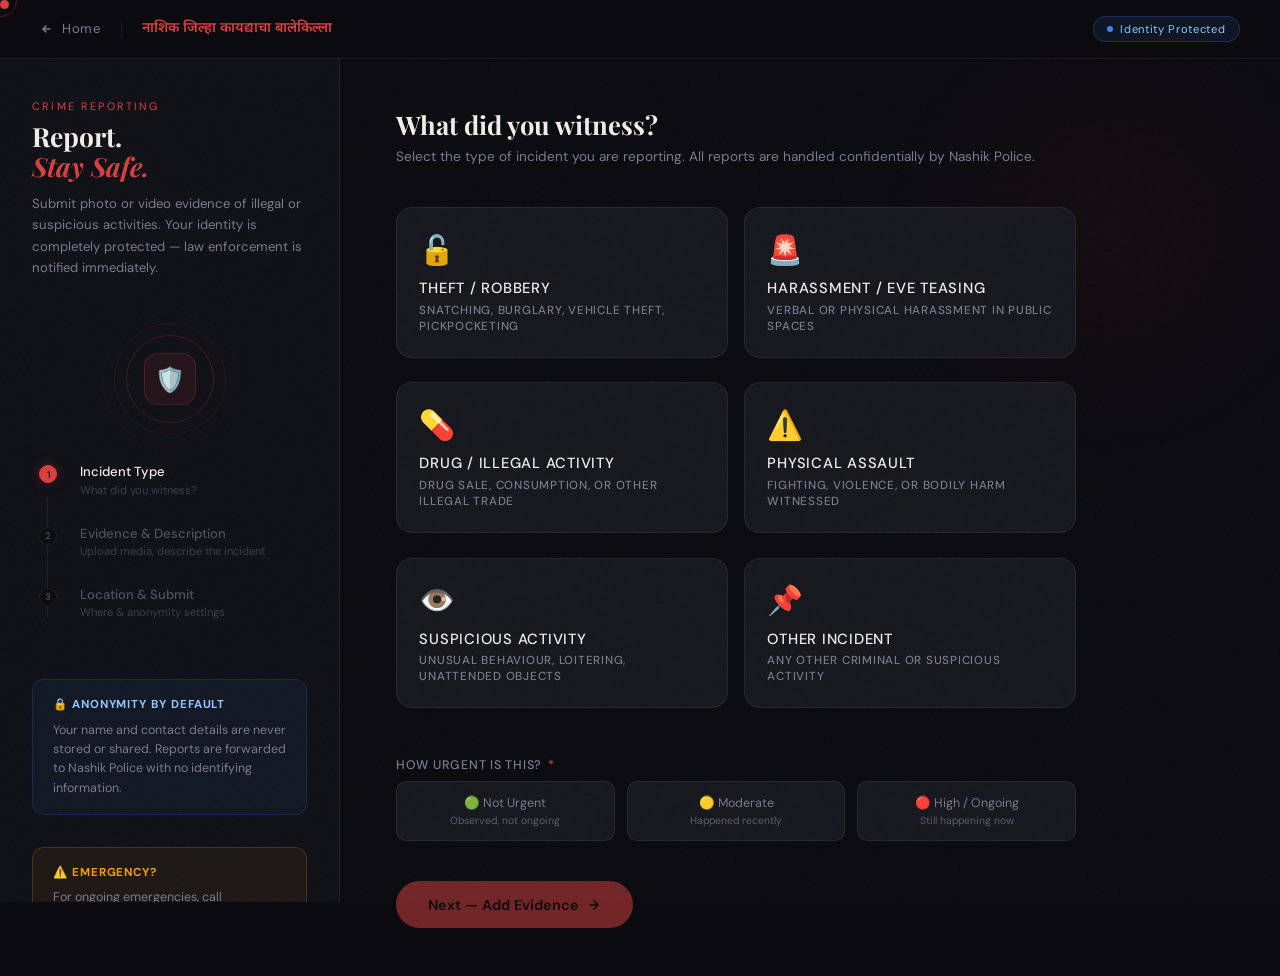
==== frontend/crime/index.html @ c1129d77 "🏙️ Initial commit — Smart City Nashik Management Portal - Homepage with 4 module cards - Citizen Gri" ====
<!DOCTYPE html>
<html lang="en">
<head>
  <meta charset="UTF-8"/>
  <meta name="viewport" content="width=device-width, initial-scale=1.0"/>
  <title>Crime Reporting · नाशिक जिल्हा कायद्याचा बालेकिल्ला</title>
  <link rel="preconnect" href="https://fonts.googleapis.com">
  <link href="https://fonts.googleapis.com/css2?family=Playfair+Display:ital,wght@0,700;0,900;1,700&family=DM+Sans:wght@300;400;500&family=Noto+Sans+Devanagari:wght@400;600;700&display=swap" rel="stylesheet">
  <style>
    :root {
      --red:        #B33030;
      --red-lt:     #D94040;
      --red-dk:     #8A2020;
      --red-glow:   rgba(179,48,48,0.18);
      --amber:      #D4820A;
      --night:      #0C0C10;
      --ink:        #111118;
      --surface:    #18181F;
      --surface2:   #202030;
      --border:     rgba(255,255,255,0.07);
      --border-act: rgba(179,48,48,0.45);
      --muted:      #7A7A90;
      --muted2:     #50505F;
      --white:      #F0EDE8;

      --success:    #22C55E;
      --warn:       #F59E0B;
      --danger:     #EF4444;
      --shield:     #3B82F6;
    }

    *, *::before, *::after { box-sizing: border-box; margin: 0; padding: 0; }
    html { scroll-behavior: smooth; }

    body {
      font-family: 'DM Sans', sans-serif;
      background: var(--night);
      color: var(--white);
      min-height: 100vh;
      overflow-x: hidden;
      cursor: none;
    }

    /* Cursor */
    .cursor      { width: 9px; height: 9px; background: var(--red-lt); border-radius: 50%; position: fixed; top:0;left:0; pointer-events:none; z-index:9999; }
    .cursor-ring { width: 34px; height: 34px; border: 1.5px solid rgba(179,48,48,.45); border-radius: 50%; position: fixed; top:0;left:0; pointer-events:none; z-index:9998; transition: width .2s, height .2s, border-color .2s; }

    /* Noise overlay */
    body::before {
      content:''; position:fixed; inset:0;
      background-image: url("data:image/svg+xml,%3Csvg viewBox='0 0 256 256' xmlns='http://www.w3.org/2000/svg'%3E%3Cfilter id='n'%3E%3CfeTurbulence type='fractalNoise' baseFrequency='0.9' numOctaves='4' stitchTiles='stitch'/%3E%3C/filter%3E%3Crect width='100%25' height='100%25' filter='url(%23n)' opacity='0.04'/%3E%3C/svg%3E");
      pointer-events:none; z-index:1; opacity:.4;
    }

    /* ── NAV ── */
    .nav {
      position: sticky; top: 0; z-index: 100;
      padding: 1rem 2.5rem;
      background: rgba(12,12,16,.95);
      backdrop-filter: blur(14px);
      border-bottom: 1px solid var(--border);
      display: flex; align-items: center; gap: 1.25rem;
    }
    .nav-back {
      display: flex; align-items: center; gap: 0.5rem;
      text-decoration: none; color: var(--muted);
      font-size: 0.82rem; letter-spacing: 0.05em;
      transition: color .2s;
    }
    .nav-back:hover { color: var(--white); }
    .nav-divider { width: 1px; height: 18px; background: var(--border); }
    .nav-title {
      font-family: 'Noto Sans Devanagari', sans-serif;
      font-size: 0.88rem; color: var(--red-lt); font-weight: 600;
    }
    .anon-badge {
      margin-left: auto;
      display: flex; align-items: center; gap: 0.45rem;
      background: rgba(59,130,246,.1);
      border: 1px solid rgba(59,130,246,.25);
      border-radius: 2rem;
      padding: 0.3rem 0.85rem;
      font-size: 0.7rem;
      letter-spacing: 0.06em;
      color: #93C5FD;
    }
    .anon-dot {
      width: 6px; height: 6px;
      border-radius: 50%;
      background: var(--shield);
      animation: pulse-dot 2s infinite;
    }
    @keyframes pulse-dot {
      0%,100% { opacity: 1; transform: scale(1); }
      50% { opacity: .5; transform: scale(1.4); }
    }

    /* ── LAYOUT ── */
    .page {
      display: grid;
      grid-template-columns: 340px 1fr;
      min-height: calc(100vh - 57px);
    }

    /* ── SIDEBAR ── */
    .sidebar {
      background: var(--ink);
      border-right: 1px solid var(--border);
      padding: 2.5rem 2rem;
      position: sticky; top: 57px;
      height: calc(100vh - 57px);
      overflow-y: auto;
      display: flex; flex-direction: column; gap: 2rem;
    }

    .sidebar-eyebrow {
      font-size: 0.68rem; letter-spacing: 0.2em;
      text-transform: uppercase; color: var(--red-lt);
      margin-bottom: 0.5rem;
    }
    .sidebar-title {
      font-family: 'Playfair Display', serif;
      font-size: 1.65rem; font-weight: 700; line-height: 1.15;
    }
    .sidebar-title em { font-style: italic; color: var(--red-lt); }
    .sidebar-desc {
      font-size: 0.82rem; color: var(--muted);
      line-height: 1.65; margin-top: 0.7rem;
    }

    /* Shield graphic */
    .shield-graphic {
      display: flex; align-items: center; justify-content: center;
      padding: 1.5rem 0 0.5rem;
    }
    .shield-outer {
      width: 88px; height: 88px;
      position: relative;
      display: flex; align-items: center; justify-content: center;
    }
    .shield-ring {
      position: absolute; inset: 0;
      border-radius: 50%;
      border: 1px solid rgba(179,48,48,.3);
      animation: ringPulse 3s ease-in-out infinite;
    }
    .shield-ring:nth-child(2) {
      inset: -12px;
      border-color: rgba(179,48,48,.12);
      animation-delay: .8s;
    }
    .shield-ring:nth-child(3) {
      inset: -24px;
      border-color: rgba(179,48,48,.06);
      animation-delay: 1.6s;
    }
    @keyframes ringPulse {
      0%,100% { opacity: .4; transform: scale(1); }
      50% { opacity: 1; transform: scale(1.04); }
    }
    .shield-icon {
      width: 52px; height: 52px;
      background: rgba(179,48,48,.12);
      border: 1.5px solid rgba(179,48,48,.3);
      border-radius: 14px;
      display: grid; place-items: center;
      font-size: 1.5rem;
      position: relative; z-index: 1;
    }

    /* Steps indicator */
    .steps-indicator { display: flex; flex-direction: column; }
    .step-item {
      display: flex; align-items: flex-start;
      gap: 1rem; position: relative;
    }
    .step-item:not(:last-child)::after {
      content: ''; position: absolute;
      left: 15px; top: 34px;
      width: 1px; height: calc(100% - 2px);
      background: var(--border);
    }
    .step-dot-wrap { flex-shrink: 0; width: 32px; display: flex; justify-content: center; padding-top: 2px; }
    .step-dot {
      width: 18px; height: 18px; border-radius: 50%;
      border: 1.5px solid var(--border);
      background: var(--night);
      display: grid; place-items: center;
      font-size: 0.6rem; font-weight: 500;
      color: var(--muted2);
      transition: all .3s; position: relative; z-index:1;
    }
    .step-item.active .step-dot {
      border-color: var(--red-lt); background: var(--red-lt);
      color: var(--night); box-shadow: 0 0 12px rgba(179,48,48,.4);
    }
    .step-item.done .step-dot { border-color: var(--red-dk); background: var(--red-dk); color: var(--white); }
    .step-text { padding: 0 0 1.75rem; }
    .step-label { font-size: 0.82rem; font-weight: 500; color: var(--muted2); transition: color .3s; }
    .step-item.active .step-label { color: var(--white); }
    .step-item.done .step-label { color: var(--red-dk); }
    .step-sublabel { font-size: 0.7rem; color: var(--muted2); margin-top: 0.15rem; opacity:.7; }

    /* Info boxes */
    .info-box {
      background: rgba(59,130,246,.06);
      border: 1px solid rgba(59,130,246,.18);
      border-radius: 12px;
      padding: 1rem 1.25rem;
      font-size: 0.78rem; color: var(--muted); line-height: 1.55;
    }
    .info-box.warn-box {
      background: rgba(245,158,11,.06);
      border-color: rgba(245,158,11,.2);
    }
    .info-box strong {
      display: block; color: #93C5FD;
      font-size: 0.72rem; letter-spacing: 0.08em;
      text-transform: uppercase; margin-bottom: 0.4rem;
    }
    .info-box.warn-box strong { color: var(--warn); }

    /* ── MAIN ── */
    .main { padding: 3rem 3.5rem; position: relative; }
    .main::before {
      content:''; position:absolute;
      top:-80px; right:-80px;
      width:500px; height:500px;
      background: radial-gradient(circle, rgba(179,48,48,.05) 0%, transparent 65%);
      pointer-events:none;
    }

    /* ── STEP PANELS ── */
    .step-panel { display: none; max-width: 680px; }
    .step-panel.active {
      display: block;
      animation: panelIn .35s ease forwards;
    }
    @keyframes panelIn {
      from { opacity:0; transform:translateY(16px); }
      to   { opacity:1; transform:translateY(0); }
    }

    .panel-title {
      font-family: 'Playfair Display', serif;
      font-size: 1.6rem; font-weight: 700; color: var(--white);
      margin-bottom: 0.4rem;
    }
    .panel-sub { font-size: 0.85rem; color: var(--muted); margin-bottom: 2.5rem; line-height: 1.5; }

    /* ── Incident Type Cards ── */
    .type-grid {
      display: grid; grid-template-columns: repeat(2, 1fr);
      gap: 1rem; margin-bottom: 2.5rem;
    }
    .type-card {
      background: var(--surface);
      border: 1.5px solid var(--border);
      border-radius: 16px; padding: 1.4rem;
      cursor: none; transition: all .25s;
      position: relative; overflow: hidden;
    }
    .type-card:hover { border-color: rgba(179,48,48,.35); background: var(--surface2); transform: translateY(-2px); }
    .type-card.selected {
      border-color: var(--red-lt);
      background: rgba(179,48,48,.08);
      box-shadow: 0 0 0 1px var(--red-lt), inset 0 0 30px rgba(179,48,48,.04);
    }
    .type-card.selected::after {
      content:'✓';
      position:absolute; top:.75rem; right:.9rem;
      width:20px; height:20px;
      background: var(--red-lt); color: var(--night);
      border-radius:50%; font-size:.6rem; font-weight:700;
      display:grid; place-items:center;
    }
    .type-card input[type="radio"] { display: none; }
    .type-icon { font-size: 1.8rem; margin-bottom: 0.6rem; display: block; }
    .type-name { font-size: 0.92rem; font-weight: 500; color: var(--white); margin-bottom: 0.2rem; }
    .type-desc { font-size: 0.73rem; color: var(--muted); line-height: 1.4; }

    /* Urgency toggle */
    .urgency-row { display: flex; gap: 0.75rem; margin-bottom: 2.5rem; }
    .urgency-btn {
      flex: 1; background: var(--surface);
      border: 1.5px solid var(--border);
      border-radius: 10px; padding: 0.8rem 0.5rem;
      text-align: center; cursor: none;
      font-size: 0.78rem; color: var(--muted);
      transition: all .2s; font-family: 'DM Sans', sans-serif;
    }
    .urgency-btn:hover { border-color: rgba(255,255,255,.15); color: var(--white); }
    .urgency-btn.sel-low    { border-color: var(--success); color: var(--success); background: rgba(34,197,94,.07); }
    .urgency-btn.sel-medium { border-color: var(--warn);    color: var(--warn);    background: rgba(245,158,11,.07); }
    .urgency-btn.sel-high   { border-color: var(--danger);  color: var(--danger);  background: rgba(239,68,68,.1); }
    .urgency-btn small { display: block; font-size: 0.65rem; margin-top: 0.2rem; opacity: .7; }

    /* ── Form fields ── */
    .field-group { margin-bottom: 1.5rem; }
    label {
      display: block; font-size: 0.78rem;
      letter-spacing: 0.06em; text-transform: uppercase;
      color: var(--muted); margin-bottom: 0.55rem; font-weight: 500;
    }
    label .req { color: var(--red-lt); margin-left: 2px; }
    label .opt { color: var(--muted2); text-transform: none; letter-spacing: 0; font-size: .7rem; }

    input[type="text"], input[type="datetime-local"], textarea, select {
      width: 100%;
      background: var(--surface); border: 1.5px solid var(--border);
      border-radius: 10px; padding: 0.85rem 1rem;
      color: var(--white); font-family: 'DM Sans', sans-serif;
      font-size: 0.9rem; outline: none;
      transition: border-color .2s, box-shadow .2s, background .2s;
      appearance: none;
    }
    input::placeholder, textarea::placeholder { color: var(--muted2); }
    input:focus, textarea:focus, select:focus {
      border-color: var(--red-lt);
      background: var(--surface2);
      box-shadow: 0 0 0 3px rgba(179,48,48,.12);
    }
    textarea { resize: vertical; min-height: 120px; line-height: 1.6; }
    .field-row { display: grid; grid-template-columns: 1fr 1fr; gap: 1rem; }

    /* Char counter */
    .char-count { font-size: .7rem; color: var(--muted2); text-align: right; margin-top: .3rem; }
    .char-count.warn { color: var(--warn); }

    /* Select arrow */
    select {
      background-image: url("data:image/svg+xml,%3Csvg width='12' height='8' viewBox='0 0 12 8' fill='none' xmlns='http://www.w3.org/2000/svg'%3E%3Cpath d='M1 1l5 5 5-5' stroke='%237A7A90' stroke-width='1.5' stroke-linecap='round'/%3E%3C/svg%3E");
      background-repeat: no-repeat; background-position: right 1rem center;
      padding-right: 2.5rem;
    }
    select option { background: #18181F; color: #F0EDE8; }

    /* ── Media Upload ── */
    .upload-tabs {
      display: flex; gap: 0; margin-bottom: 1rem;
      border: 1px solid var(--border); border-radius: 10px; overflow: hidden;
    }
    .upload-tab {
      flex: 1; padding: 0.65rem; text-align: center;
      font-size: 0.78rem; color: var(--muted); cursor: none;
      background: var(--surface); transition: all .2s;
      border: none; font-family: 'DM Sans', sans-serif;
    }
    .upload-tab.active { background: var(--surface2); color: var(--white); border-bottom: 2px solid var(--red-lt); }
    .upload-tab:first-child { border-right: 1px solid var(--border); }

    .upload-zone {
      border: 2px dashed var(--border); border-radius: 14px;
      padding: 2.5rem; text-align: center;
      transition: all .25s; cursor: none;
      position: relative; background: var(--surface);
    }
    .upload-zone:hover, .upload-zone.drag-over {
      border-color: var(--red-lt); background: rgba(179,48,48,.05);
    }
    .upload-zone input[type="file"] {
      position: absolute; inset: 0; opacity: 0;
      cursor: pointer; width: 100%; height: 100%;
    }
    .upload-icon { font-size: 2.2rem; margin-bottom: .75rem; }
    .upload-text { font-size: .88rem; color: var(--muted); line-height: 1.5; }
    .upload-text strong { color: #FCA5A5; }
    .upload-hint { font-size: .72rem; color: var(--muted2); margin-top: .4rem; }

    /* Media previews */
    .media-previews { display: flex; flex-wrap: wrap; gap: .75rem; margin-top: 1rem; }
    .preview-item {
      position: relative; width: 80px; height: 80px;
      border-radius: 10px; overflow: hidden;
      border: 1px solid var(--border);
    }
    .preview-item img, .preview-item video {
      width: 100%; height: 100%; object-fit: cover;
    }
    .preview-item .remove-btn {
      position: absolute; top: 3px; right: 3px;
      width: 18px; height: 18px;
      background: rgba(0,0,0,.75); border-radius: 50%;
      display: grid; place-items: center;
      font-size: .65rem; cursor: pointer; color: white;
      border: none; transition: background .2s;
    }
    .preview-item .remove-btn:hover { background: var(--danger); }
    .video-badge {
      position: absolute; bottom: 3px; left: 3px;
      background: rgba(0,0,0,.75); color: white;
      font-size: .5rem; padding: 1px 4px; border-radius: 3px;
    }

    /* ── Anonymity Toggle ── */
    .anon-toggle-wrap {
      background: rgba(59,130,246,.06);
      border: 1px solid rgba(59,130,246,.2);
      border-radius: 14px;
      padding: 1.25rem;
      display: flex; align-items: center; gap: 1rem;
      margin-bottom: 1.5rem;
    }
    .anon-toggle-icon { font-size: 1.4rem; flex-shrink: 0; }
    .anon-toggle-text { flex: 1; }
    .anon-toggle-label { font-size: .88rem; font-weight: 500; color: var(--white); margin-bottom: .15rem; }
    .anon-toggle-sub { font-size: .75rem; color: var(--muted); line-height: 1.4; }

    /* Toggle switch */
    .toggle-switch { position: relative; width: 44px; height: 24px; flex-shrink: 0; }
    .toggle-switch input { opacity: 0; width: 0; height: 0; }
    .toggle-slider {
      position: absolute; inset: 0;
      background: var(--surface2); border-radius: 12px;
      transition: .3s; cursor: none;
      border: 1px solid var(--border);
    }
    .toggle-slider::before {
      content:''; position: absolute;
      width: 18px; height: 18px; border-radius: 50%;
      background: var(--muted2); left: 2px; top: 2px;
      transition: .3s;
    }
    .toggle-switch input:checked + .toggle-slider { background: rgba(59,130,246,.25); border-color: rgba(59,130,246,.4); }
    .toggle-switch input:checked + .toggle-slider::before { transform: translateX(20px); background: var(--shield); }

    /* Contact (shown when not anon) */
    .contact-section { margin-bottom: 1.5rem; overflow: hidden; }
    .contact-section.hidden { display: none; }
    .contact-note {
      font-size: .75rem; color: var(--muted);
      background: rgba(245,158,11,.06);
      border: 1px solid rgba(245,158,11,.15);
      border-radius: 8px; padding: .65rem .9rem;
      margin-bottom: 1rem; line-height: 1.5;
    }

    /* ── Location ── */
    .location-box {
      background: var(--surface); border: 1.5px solid var(--border);
      border-radius: 12px; padding: 1.25rem;
      display: flex; align-items: center; gap: 1rem;
      transition: border-color .2s; margin-bottom: .75rem;
    }
    .location-box.captured { border-color: var(--red-lt); background: rgba(179,48,48,.05); }
    .loc-icon { font-size: 1.4rem; flex-shrink: 0; }
    .loc-info { flex: 1; }
    .loc-label { font-size: .72rem; color: var(--muted); text-transform: uppercase; letter-spacing: .08em; }
    .loc-value { font-size: .85rem; color: var(--white); margin-top: .2rem; }
    .loc-value.placeholder { color: var(--muted2); font-style: italic; }
    .btn-locate {
      background: rgba(179,48,48,.12); border: 1px solid rgba(179,48,48,.28);
      color: #FCA5A5; border-radius: 8px;
      padding: .55rem 1rem; font-size: .78rem;
      font-family: 'DM Sans', sans-serif;
      cursor: none; transition: all .2s; white-space: nowrap; font-weight: 500;
    }
    .btn-locate:hover { background: rgba(179,48,48,.22); border-color: var(--red-lt); }
    .btn-locate:disabled { opacity: .5; }

    /* ── Disclaimer ── */
    .disclaimer {
      background: rgba(179,48,48,.06);
      border: 1px solid rgba(179,48,48,.2);
      border-radius: 12px; padding: 1.1rem 1.25rem;
      margin-bottom: 1.5rem;
    }
    .disclaimer-title {
      font-size: .72rem; letter-spacing: .1em;
      text-transform: uppercase; color: #FCA5A5;
      margin-bottom: .5rem; font-weight: 600;
    }
    .disclaimer p {
      font-size: .78rem; color: var(--muted); line-height: 1.55;
    }

    /* Checkbox */
    .checkbox-row {
      display: flex; align-items: flex-start; gap: .75rem;
      margin-bottom: 1.5rem; cursor: none;
    }
    .checkbox-row input[type="checkbox"] {
      width: 18px; height: 18px; flex-shrink: 0;
      accent-color: var(--red-lt); margin-top: 1px;
      cursor: none;
    }
    .checkbox-row label {
      text-transform: none; letter-spacing: 0;
      font-size: .82rem; color: var(--muted);
      line-height: 1.5; cursor: none;
    }
    .checkbox-row label a { color: var(--red-lt); text-decoration: none; }

    /* ── Buttons ── */
    .btn-row { display: flex; gap: 1rem; align-items: center; margin-top: 2rem; }
    .btn-primary {
      display: inline-flex; align-items: center; gap: .5rem;
      background: var(--red-lt); color: var(--night);
      font-weight: 600; font-size: .9rem;
      padding: .9rem 2rem; border-radius: 3rem; border: none;
      cursor: none; font-family: 'DM Sans', sans-serif;
      transition: background .2s, transform .2s, box-shadow .2s;
    }
    .btn-primary:hover { background: #E04444; transform: translateY(-2px); box-shadow: 0 8px 28px rgba(179,48,48,.35); }
    .btn-primary:disabled { opacity: .5; pointer-events: none; }
    .btn-back {
      background: transparent; border: 1px solid var(--border);
      color: var(--muted); font-size: .88rem; padding: .9rem 1.5rem;
      border-radius: 3rem; cursor: none;
      font-family: 'DM Sans', sans-serif; transition: all .2s;
    }
    .btn-back:hover { border-color: rgba(255,255,255,.15); color: var(--white); }

    /* Loading */
    .spinner {
      width:16px; height:16px; border:2px solid rgba(12,12,16,.3);
      border-top-color: var(--night); border-radius:50%;
      animation:spin .7s linear infinite; display:none;
    }
    .btn-primary.loading .spinner { display:block; }
    .btn-primary.loading .btn-label { display:none; }
    @keyframes spin { to { transform: rotate(360deg); } }

    /* Error */
    .error-msg { font-size:.75rem; color: var(--danger); margin-top:.35rem; display:none; }
    .field-group.has-error input,
    .field-group.has-error textarea,
    .field-group.has-error select { border-color: var(--danger); }
    .field-group.has-error .error-msg { display:block; }

    /* ── SUCCESS ── */
    .success-screen { display: none; max-width: 520px; }
    .success-screen.show { display: block; animation: panelIn .4s ease forwards; }

    .success-shield {
      width: 80px; height: 80px;
      background: rgba(34,197,94,.1);
      border: 1.5px solid rgba(34,197,94,.3);
      border-radius: 50%;
      display: grid; place-items: center;
      font-size: 2rem; margin: 0 0 1.5rem;
    }
    .success-title {
      font-family: 'Playfair Display', serif;
      font-size: 1.9rem; color: var(--white); margin-bottom: .75rem;
    }
    .success-desc { font-size: .88rem; color: var(--muted); line-height: 1.65; margin-bottom: 1.5rem; }

    .ref-box {
      background: var(--surface); border: 1px solid var(--border);
      border-radius: 14px; padding: 1.25rem 1.5rem; margin-bottom: 1.5rem;
    }
    .ref-row { display: flex; align-items: center; justify-content: space-between; }
    .ref-label { font-size: .68rem; text-transform: uppercase; letter-spacing: .1em; color: var(--muted); margin-bottom: .3rem; }
    .ref-id { font-family: 'Playfair Display', serif; font-size: 1.4rem; color: #FCA5A5; font-weight: 700; }
    .copy-btn {
      background: var(--surface2); border: 1px solid var(--border);
      color: var(--muted); font-size: .72rem; padding: .4rem .9rem;
      border-radius: 2rem; cursor: none; font-family: 'DM Sans', sans-serif;
      transition: all .2s;
    }
    .copy-btn:hover { border-color: rgba(255,255,255,.15); color: var(--white); }

    .success-anon-note {
      display: flex; align-items: flex-start; gap: .75rem;
      background: rgba(59,130,246,.06);
      border: 1px solid rgba(59,130,246,.18);
      border-radius: 12px; padding: 1rem 1.25rem;
      font-size: .8rem; color: var(--muted); line-height: 1.5; margin-bottom: 1.5rem;
    }
    .success-anon-note span { flex-shrink: 0; font-size: 1.1rem; }

    .success-actions { display: flex; gap: 1rem; flex-wrap: wrap; }
    .btn-ghost {
      display: inline-flex; align-items: center; gap: .5rem;
      background: transparent; border: 1px solid var(--border);
      color: var(--white); font-size: .88rem; padding: .8rem 1.75rem;
      border-radius: 3rem; cursor: none; font-family: 'DM Sans', sans-serif;
      transition: all .2s; text-decoration: none;
    }
    .btn-ghost:hover { border-color: rgba(255,255,255,.18); background: rgba(255,255,255,.04); }

    /* ── Scrollbar ── */
    ::-webkit-scrollbar { width: 4px; }
    ::-webkit-scrollbar-track { background: var(--night); }
    ::-webkit-scrollbar-thumb { background: var(--red-dk); border-radius: 2px; }

    /* ── Mobile ── */
    @media (max-width: 900px) {
      .page { grid-template-columns: 1fr; }
      .sidebar { position: relative; top: 0; height: auto; border-right: none; border-bottom: 1px solid var(--border); }
      .main { padding: 2rem 1.5rem; }
      .type-grid { grid-template-columns: 1fr 1fr; }
    }
    @media (max-width: 540px) {
      .type-grid { grid-template-columns: 1fr; }
      .field-row { grid-template-columns: 1fr; }
      .urgency-row { flex-direction: column; }
      .steps-indicator { display: none; }
    }
  </style>
</head>
<script src="crime-api.js"></script>
<body>

  <div class="cursor" id="cursor"></div>
  <div class="cursor-ring" id="cursorRing"></div>

  <!-- Nav -->
  <nav class="nav">
    <a href="../index.html" class="nav-back">
      <svg width="14" height="14" viewBox="0 0 14 14" fill="none">
        <path d="M10 7H4M6 4L3 7l3 3" stroke="currentColor" stroke-width="1.5" stroke-linecap="round"/>
      </svg>
      Home
    </a>
    <div class="nav-divider"></div>
    <span class="nav-title">नाशिक जिल्हा कायद्याचा बालेकिल्ला</span>
    <div class="anon-badge">
      <div class="anon-dot"></div>
      Identity Protected
    </div>
  </nav>

  <div class="page">

    <!-- Sidebar -->
    <aside class="sidebar">

      <div>
        <p class="sidebar-eyebrow">Crime Reporting</p>
        <h1 class="sidebar-title">Report.<br><em>Stay Safe.</em></h1>
        <p class="sidebar-desc">Submit photo or video evidence of illegal or suspicious activities. Your identity is completely protected — law enforcement is notified immediately.</p>
      </div>

      <div class="shield-graphic">
        <div class="shield-outer">
          <div class="shield-ring"></div>
          <div class="shield-ring"></div>
          <div class="shield-ring"></div>
          <div class="shield-icon">🛡️</div>
        </div>
      </div>

      <!-- Steps -->
      <div class="steps-indicator">
        <div class="step-item active" id="si-1">
          <div class="step-dot-wrap"><div class="step-dot">1</div></div>
          <div class="step-text">
            <div class="step-label">Incident Type</div>
            <div class="step-sublabel">What did you witness?</div>
          </div>
        </div>
        <div class="step-item" id="si-2">
          <div class="step-dot-wrap"><div class="step-dot">2</div></div>
          <div class="step-text">
            <div class="step-label">Evidence & Description</div>
            <div class="step-sublabel">Upload media, describe the incident</div>
          </div>
        </div>
        <div class="step-item" id="si-3">
          <div class="step-dot-wrap"><div class="step-dot">3</div></div>
          <div class="step-text">
            <div class="step-label">Location & Submit</div>
            <div class="step-sublabel">Where & anonymity settings</div>
          </div>
        </div>
      </div>

      <div class="info-box">
        <strong>🔒 Anonymity by Default</strong>
        Your name and contact details are never stored or shared. Reports are forwarded to Nashik Police with no identifying information.
      </div>

      <div class="info-box warn-box">
        <strong>⚠️ Emergency?</strong>
        For ongoing emergencies, call <strong style="color:var(--warn);">100 (Police)</strong> or <strong style="color:var(--warn);">112</strong> immediately. This portal is for non-emergency evidence submission.
      </div>

    </aside>

    <!-- Main -->
    <main class="main" id="mainContent">

      <!-- ── STEP 1: Incident Type ── -->
      <div class="step-panel active" id="panel-1">
        <h2 class="panel-title">What did you witness?</h2>
        <p class="panel-sub">Select the type of incident you are reporting. All reports are handled confidentially by Nashik Police.</p>

        <div class="type-grid">
          <label class="type-card" onclick="selectType(this,'theft')">
            <input type="radio" name="incident_type" value="theft"/>
            <span class="type-icon">🔓</span>
            <div class="type-name">Theft / Robbery</div>
            <div class="type-desc">Snatching, burglary, vehicle theft, pickpocketing</div>
          </label>
          <label class="type-card" onclick="selectType(this,'harassment')">
            <input type="radio" name="incident_type" value="harassment"/>
            <span class="type-icon">🚨</span>
            <div class="type-name">Harassment / Eve Teasing</div>
            <div class="type-desc">Verbal or physical harassment in public spaces</div>
          </label>
          <label class="type-card" onclick="selectType(this,'drugs')">
            <input type="radio" name="incident_type" value="drugs"/>
            <span class="type-icon">💊</span>
            <div class="type-name">Drug / Illegal Activity</div>
            <div class="type-desc">Drug sale, consumption, or other illegal trade</div>
          </label>
          <label class="type-card" onclick="selectType(this,'assault')">
            <input type="radio" name="incident_type" value="assault"/>
            <span class="type-icon">⚠️</span>
            <div class="type-name">Physical Assault</div>
            <div class="type-desc">Fighting, violence, or bodily harm witnessed</div>
          </label>
          <label class="type-card" onclick="selectType(this,'suspicious')">
            <input type="radio" name="incident_type" value="suspicious"/>
            <span class="type-icon">👁️</span>
            <div class="type-name">Suspicious Activity</div>
            <div class="type-desc">Unusual behaviour, loitering, unattended objects</div>
          </label>
          <label class="type-card" onclick="selectType(this,'other')">
            <input type="radio" name="incident_type" value="other"/>
            <span class="type-icon">📌</span>
            <div class="type-name">Other Incident</div>
            <div class="type-desc">Any other criminal or suspicious activity</div>
          </label>
        </div>

        <!-- Urgency -->
        <div class="field-group">
          <label>How urgent is this? <span class="req">*</span></label>
          <div class="urgency-row">
            <button type="button" class="urgency-btn" onclick="setUrgency('low',this)">
              🟢 Not Urgent
              <small>Observed, not ongoing</small>
            </button>
            <button type="button" class="urgency-btn" onclick="setUrgency('medium',this)">
              🟡 Moderate
              <small>Happened recently</small>
            </button>
            <button type="button" class="urgency-btn" onclick="setUrgency('high',this)">
              🔴 High / Ongoing
              <small>Still happening now</small>
            </button>
          </div>
        </div>

        <div class="btn-row">
          <button class="btn-primary" id="btn-next-1" onclick="goToStep(2)" disabled>
            <span class="btn-label">Next — Add Evidence</span>
            <svg width="14" height="14" viewBox="0 0 14 14" fill="none">
              <path d="M3 7h8M7 3l4 4-4 4" stroke="currentColor" stroke-width="1.5" stroke-linecap="round"/>
            </svg>
          </button>
        </div>
      </div>

      <!-- ── STEP 2: Evidence & Description ── -->
      <div class="step-panel" id="panel-2">
        <h2 class="panel-title">Evidence & Description</h2>
        <p class="panel-sub">Upload photo or video evidence and describe what you witnessed. Every detail helps the investigation.</p>

        <!-- Media upload with tabs -->
        <div class="field-group">
          <label>Upload Evidence <span class="opt">(strongly recommended)</span></label>
          <div class="upload-tabs">
            <button type="button" class="upload-tab active" id="tab-photo" onclick="switchTab('photo')">📷 Photos</button>
            <button type="button" class="upload-tab" id="tab-video" onclick="switchTab('video')">🎥 Videos</button>
          </div>

          <div id="photo-zone">
            <div class="upload-zone" id="uploadZone">
              <input type="file" id="photoInput" accept="image/*" multiple onchange="handleFiles(event,'photo')"/>
              <div class="upload-icon">📷</div>
              <div class="upload-text"><strong>Tap to upload photos</strong> or drag & drop here</div>
              <div class="upload-hint">JPG, PNG, WEBP · Max 5MB each · Up to 5 photos</div>
            </div>
          </div>

          <div id="video-zone" style="display:none;">
            <div class="upload-zone" id="uploadZoneVideo">
              <input type="file" id="videoInput" accept="video/*" multiple onchange="handleFiles(event,'video')"/>
              <div class="upload-icon">🎥</div>
              <div class="upload-text"><strong>Tap to upload video</strong> or drag & drop here</div>
              <div class="upload-hint">MP4, MOV, AVI · Max 50MB · Up to 2 videos</div>
            </div>
          </div>

          <div class="media-previews" id="mediaPreviews"></div>
        </div>

        <div class="field-group" id="fg-title">
          <label>Incident Summary <span class="req">*</span></label>
          <input type="text" id="incident-title" placeholder="Brief one-line summary of what you saw" maxlength="120"/>
          <div class="error-msg">Please enter a brief summary.</div>
        </div>

        <div class="field-group" id="fg-desc">
          <label>Full Description <span class="req">*</span></label>
          <textarea id="incident-desc" placeholder="Describe the incident in detail — who was involved, what happened, how many people, vehicles, any identifiable features…" maxlength="800" oninput="updateCharCount(this,800,'desc-count')"></textarea>
          <div class="char-count" id="desc-count">0 / 800</div>
          <div class="error-msg">Please describe the incident.</div>
        </div>

        <div class="field-row">
          <div class="field-group">
            <label>Approx. Date &amp; Time <span class="opt">(of incident)</span></label>
            <input type="datetime-local" id="incident-time"/>
          </div>
          <div class="field-group">
            <label>Number of Suspects <span class="opt">(if applicable)</span></label>
            <select id="suspect-count">
              <option value="">Unknown</option>
              <option value="1">1 person</option>
              <option value="2">2 people</option>
              <option value="3-5">3–5 people</option>
              <option value="5+">5 or more</option>
            </select>
          </div>
        </div>

        <div class="field-group">
          <label>Suspect Description <span class="opt">(optional but helpful)</span></label>
          <input type="text" id="suspect-desc" placeholder="e.g. Male, ~25 yrs, blue shirt, riding black Pulsar bike"/>
        </div>

        <div class="btn-row">
          <button class="btn-back" onclick="goToStep(1)">← Back</button>
          <button class="btn-primary" onclick="validateStep2()">
            <span class="btn-label">Next — Location & Submit</span>
            <svg width="14" height="14" viewBox="0 0 14 14" fill="none">
              <path d="M3 7h8M7 3l4 4-4 4" stroke="currentColor" stroke-width="1.5" stroke-linecap="round"/>
            </svg>
          </button>
        </div>
      </div>

      <!-- ── STEP 3: Location, Anonymity, Submit ── -->
      <div class="step-panel" id="panel-3">
        <h2 class="panel-title">Where & How to Submit</h2>
        <p class="panel-sub">Add the incident location, choose your anonymity setting, and submit your report to Nashik Police.</p>

        <!-- Location -->
        <div class="field-group">
          <label>Incident Location <span class="req">*</span></label>
          <div class="location-box" id="locationBox">
            <span class="loc-icon">📍</span>
            <div class="loc-info">
              <div class="loc-label">GPS Coordinates</div>
              <div class="loc-value placeholder" id="locValue">Not captured yet</div>
            </div>
            <button class="btn-locate" id="btnLocate" onclick="captureLocation()">📡 Get Location</button>
          </div>
        </div>

        <div class="field-group" id="fg-address">
          <label>Address or Landmark <span class="req">*</span></label>
          <input type="text" id="inc-address" placeholder="e.g. Mahatma Gandhi Road, near Old CBS Nashik"/>
          <div class="error-msg">Please enter the location where this occurred.</div>
        </div>

        <div class="field-group">
          <label>Area / Ward</label>
          <select id="inc-ward">
            <option value="">Select area (optional)</option>
            <option>Nashik Road</option>
            <option>CBS / Mahatma Gandhi Road</option>
            <option>Panchavati</option>
            <option>Satpur</option>
            <option>Ambad</option>
            <option>Cidco</option>
            <option>Deolali</option>
            <option>Gangapur Road</option>
            <option>College Road</option>
            <option>Dwarka</option>
            <option>Indira Nagar</option>
            <option>Other</option>
          </select>
        </div>

        <div style="height:1px;background:var(--border);margin:1.5rem 0;"></div>

        <!-- Anonymity toggle -->
        <div class="anon-toggle-wrap">
          <span class="anon-toggle-icon">🔒</span>
          <div class="anon-toggle-text">
            <div class="anon-toggle-label">Submit Anonymously</div>
            <div class="anon-toggle-sub">When ON, no personal details are stored. Toggle OFF only if you want police to contact you for follow-up.</div>
          </div>
          <label class="toggle-switch">
            <input type="checkbox" id="anonToggle" checked onchange="toggleAnon()"/>
            <span class="toggle-slider"></span>
          </label>
        </div>

        <!-- Contact fields (hidden when anon = ON) -->
        <div class="contact-section hidden" id="contactSection">
          <div class="contact-note">⚠️ Your contact info will be shared only with the investigating officer and kept strictly confidential.</div>
          <div class="field-row">
            <div class="field-group">
              <label>Your Name <span class="opt">(optional)</span></label>
              <input type="text" id="rep-name" placeholder="Full name"/>
            </div>
            <div class="field-group" id="fg-phone">
              <label>Mobile Number <span class="req">*</span></label>
              <input type="text" id="rep-phone" placeholder="10-digit number" maxlength="10"/>
              <div class="error-msg">Enter a valid 10-digit mobile number.</div>
            </div>
          </div>
        </div>

        <!-- Disclaimer -->
        <div class="disclaimer">
          <div class="disclaimer-title">⚖️ Legal Disclaimer</div>
          <p>Submitting false or fabricated reports is a punishable offence under Indian law. This portal is intended solely for genuine, good-faith reporting of witnessed criminal or suspicious activities.</p>
        </div>

        <div class="checkbox-row">
          <input type="checkbox" id="agreeCheck" onchange="document.getElementById('btn-submit').disabled = !this.checked"/>
          <label for="agreeCheck">I confirm that the information submitted is accurate to the best of my knowledge, and I understand the legal implications of false reporting.</label>
        </div>

        <div class="btn-row">
          <button class="btn-back" onclick="goToStep(2)">← Back</button>
          <button class="btn-primary" id="btn-submit" onclick="submitReport()" disabled>
            <span class="btn-label">Submit to Nashik Police</span>
            <div class="spinner"></div>
          </button>
        </div>
      </div>

      <!-- ── SUCCESS ── -->
      <div class="success-screen" id="successScreen">
        <div class="success-shield">🛡️</div>
        <h2 class="success-title">Report Submitted</h2>
        <p class="success-desc">Your report has been securely forwarded to the Nashik District Police. The evidence will be reviewed by the assigned officer within 24 hours.</p>

        <div class="ref-box">
          <div class="ref-row">
            <div>
              <div class="ref-label">Report Reference ID</div>
              <div class="ref-id" id="refId">–</div>
            </div>
            <button class="copy-btn" onclick="copyRef()">📋 Copy</button>
          </div>
        </div>

        <div class="success-anon-note">
          <span>🔒</span>
          Your identity was <strong style="color:var(--white);">not stored</strong> in connection with this report. The reference ID is the only way to track it.
        </div>

        <div class="success-actions">
          <button class="btn-ghost" onclick="resetForm()">+ Report Another</button>
          <a href="../index.html" class="btn-ghost">← Back to Home</a>
        </div>
      </div>

    </main>
  </div>

  <script>
    // ── Cursor ──
    const cursor = document.getElementById('cursor');
    const ring   = document.getElementById('cursorRing');
    let mx=0,my=0,rx=0,ry=0;
    document.addEventListener('mousemove', e => {
      mx=e.clientX; my=e.clientY;
      cursor.style.transform = `translate(${mx-4}px,${my-4}px)`;
    });
    (function follow(){
      rx+=(mx-rx)*.12; ry+=(my-ry)*.12;
      ring.style.transform = `translate(${rx-17}px,${ry-17}px)`;
      requestAnimationFrame(follow);
    })();
    document.querySelectorAll('a,button,label,.type-card,.urgency-btn').forEach(el=>{
      el.addEventListener('mouseenter',()=>{ ring.style.width='48px';ring.style.height='48px';ring.style.borderColor='rgba(179,48,48,.8)'; });
      el.addEventListener('mouseleave',()=>{ ring.style.width='34px';ring.style.height='34px';ring.style.borderColor='rgba(179,48,48,.45)'; });
    });

    // ── State ──
    let currentStep = 1;
    let selectedType = null;
    let selectedUrgency = null;
    let mediaFiles = { photo: [], video: [] };
    let gpsCoords = null;
    let currentTab = 'photo';
    let isAnon = true;

    // ── Type Selection ──
    function selectType(el, type) {
      document.querySelectorAll('.type-card').forEach(c => c.classList.remove('selected'));
      el.classList.add('selected');
      selectedType = type;
      checkStep1Ready();
    }

    // ── Urgency ──
    function setUrgency(level, btn) {
      document.querySelectorAll('.urgency-btn').forEach(b => b.className = 'urgency-btn');
      btn.classList.add(`sel-${level}`);
      selectedUrgency = level;
      checkStep1Ready();
    }

    function checkStep1Ready() {
      document.getElementById('btn-next-1').disabled = !(selectedType && selectedUrgency);
    }

    // ── Media Tabs ──
    function switchTab(tab) {
      currentTab = tab;
      document.getElementById('tab-photo').classList.toggle('active', tab === 'photo');
      document.getElementById('tab-video').classList.toggle('active', tab === 'video');
      document.getElementById('photo-zone').style.display = tab === 'photo' ? 'block' : 'none';
      document.getElementById('video-zone').style.display = tab === 'video' ? 'block' : 'none';
    }

    // Drag-drop
    ['uploadZone','uploadZoneVideo'].forEach(id => {
      const zone = document.getElementById(id);
      if (!zone) return;
      zone.addEventListener('dragover', e => { e.preventDefault(); zone.classList.add('drag-over'); });
      zone.addEventListener('dragleave', () => zone.classList.remove('drag-over'));
      zone.addEventListener('drop', e => {
        e.preventDefault(); zone.classList.remove('drag-over');
        const type = id.includes('Video') ? 'video' : 'photo';
        addFiles([...e.dataTransfer.files], type);
      });
    });

    function handleFiles(event, type) { addFiles([...event.target.files], type); }

    function addFiles(files, type) {
      const max  = type === 'photo' ? 5 : 2;
      const mime = type === 'photo' ? 'image/' : 'video/';
      const valid = files.filter(f => f.type.startsWith(mime));
      const remaining = max - mediaFiles[type].length;
      mediaFiles[type] = [...mediaFiles[type], ...valid.slice(0, remaining)];
      renderPreviews();
    }

    function renderPreviews() {
      const container = document.getElementById('mediaPreviews');
      container.innerHTML = '';
      const all = [
        ...mediaFiles.photo.map(f => ({ f, type: 'photo' })),
        ...mediaFiles.video.map(f => ({ f, type: 'video' }))
      ];
      all.forEach(({ f, type }, i) => {
        const url = URL.createObjectURL(f);
        const div = document.createElement('div');
        div.className = 'preview-item';
        if (type === 'photo') {
          div.innerHTML = `<img src="${url}" alt="preview"/><button class="remove-btn" onclick="removeMedia('photo',${mediaFiles.photo.indexOf(f)})">✕</button>`;
        } else {
          div.innerHTML = `<video src="${url}" muted></video><span class="video-badge">VID</span><button class="remove-btn" onclick="removeMedia('video',${mediaFiles.video.indexOf(f)})">✕</button>`;
        }
        container.appendChild(div);
      });
    }

    function removeMedia(type, i) {
      mediaFiles[type].splice(i, 1);
      renderPreviews();
    }

    // ── Step Navigation ──
    function goToStep(step) {
      document.getElementById(`panel-${currentStep}`).classList.remove('active');
      const fromEl = document.getElementById(`si-${currentStep}`);
      const toEl   = document.getElementById(`si-${step}`);
      if (fromEl) {
        fromEl.classList.remove('active');
        if (step > currentStep) fromEl.classList.add('done');
        else fromEl.classList.remove('done');
      }
      if (toEl) { toEl.classList.add('active'); toEl.classList.remove('done'); }
      currentStep = step;
      setTimeout(() => {
        document.getElementById(`panel-${step}`).classList.add('active');
        window.scrollTo({ top: 0, behavior: 'smooth' });
      }, 40);
    }

    // ── Validate Step 2 ──
    function validateStep2() {
      const title = document.getElementById('incident-title');
      const desc  = document.getElementById('incident-desc');
      const tErr  = !title.value.trim();
      const dErr  = !desc.value.trim();
      document.getElementById('fg-title').classList.toggle('has-error', tErr);
      document.getElementById('fg-desc').classList.toggle('has-error',  dErr);
      if (!tErr && !dErr) goToStep(3);
    }

    // ── Char counter ──
    function updateCharCount(el, max, id) {
      const n = el.value.length;
      const el2 = document.getElementById(id);
      el2.textContent = `${n} / ${max}`;
      el2.classList.toggle('warn', n > max * 0.85);
    }

    // ── Location ──
    function captureLocation() {
      const btn = document.getElementById('btnLocate');
      const val = document.getElementById('locValue');
      const box = document.getElementById('locationBox');
      btn.disabled = true; btn.textContent = '⏳ Fetching…';
      val.textContent = 'Getting your location…'; val.classList.remove('placeholder');
      if (!navigator.geolocation) {
        val.textContent = 'Geolocation not supported.'; val.classList.add('placeholder');
        btn.disabled = false; btn.textContent = '📡 Get Location'; return;
      }
      navigator.geolocation.getCurrentPosition(
        pos => {
          gpsCoords = { lat: pos.coords.latitude, lng: pos.coords.longitude };
          val.textContent = `${gpsCoords.lat.toFixed(5)}, ${gpsCoords.lng.toFixed(5)}`;
          box.classList.add('captured');
          btn.textContent = '✓ Captured'; btn.style.color = 'var(--success)';
        },
        () => {
          val.textContent = 'Could not get location. Enter address manually.';
          val.classList.add('placeholder');
          btn.disabled = false; btn.textContent = '📡 Try Again';
        }
      );
    }

    // ── Anonymity ──
    function toggleAnon() {
      isAnon = document.getElementById('anonToggle').checked;
      document.getElementById('contactSection').classList.toggle('hidden', isAnon);
    }

    // ── Submit ──
    async function submitReport() {
      // Validate
      const address = document.getElementById('inc-address');
      if (!address.value.trim()) {
        document.getElementById('fg-address').classList.add('has-error');
        return;
      }
      if (!isAnon) {
        const phone = document.getElementById('rep-phone');
        if (!/^\d{10}$/.test(phone.value.trim())) {
          document.getElementById('fg-phone').classList.add('has-error');
          return;
        }
      }

      const btn = document.getElementById('btn-submit');
      btn.classList.add('loading'); btn.disabled = true;

      const payload = {
        incident_type:    selectedType,
        urgency:          selectedUrgency,
        title:            document.getElementById('incident-title').value.trim(),
        description:      document.getElementById('incident-desc').value.trim(),
        incident_time:    document.getElementById('incident-time').value || null,
        suspect_count:    document.getElementById('suspect-count').value || null,
        suspect_desc:     document.getElementById('suspect-desc').value.trim() || null,
        address:          address.value.trim(),
        ward:             document.getElementById('inc-ward').value || null,
        gps:              gpsCoords,
        is_anonymous:     isAnon,
        reporter_name:    isAnon ? null : document.getElementById('rep-name').value.trim(),
        reporter_phone:   isAnon ? null : document.getElementById('rep-phone').value.trim(),
        photos_count:     mediaFiles.photo.length,
        videos_count:     mediaFiles.video.length,
        submitted_at:     new Date().toISOString()
      };

      // TODO: wire to FastAPI backend
      // const API = 'http://localhost:8000/api/crime-reports';
      // const formData = new FormData();
      // formData.append('data', JSON.stringify(payload));
      // mediaFiles.photo.forEach(f => formData.append('photos', f));
      // mediaFiles.video.forEach(f => formData.append('videos', f));
      // const res = await fetch(API, { method: 'POST', body: formData });
      // const json = await res.json();

      await new Promise(r => setTimeout(r, 2000));
      const refId = 'NKP-' + Math.random().toString(36).substr(2,8).toUpperCase();

      btn.classList.remove('loading');
      ['panel-1','panel-2','panel-3'].forEach(id => document.getElementById(id).classList.remove('active'));
      document.querySelectorAll('.step-item').forEach(el => { el.classList.remove('active'); el.classList.add('done'); });

      document.getElementById('refId').textContent = refId;
      document.getElementById('successScreen').classList.add('show');

      console.log('Crime report payload:', payload);
    }

    // ── Copy ref ──
    function copyRef() {
      const id = document.getElementById('refId').textContent;
      navigator.clipboard.writeText(id).then(() => {
        const btn = document.querySelector('.copy-btn');
        btn.textContent = '✓ Copied!';
        setTimeout(() => btn.textContent = '📋 Copy', 2000);
      });
    }

    // ── Reset ──
    function resetForm() {
      currentStep = 1; selectedType = null; selectedUrgency = null;
      mediaFiles = { photo:[], video:[] }; gpsCoords = null; isAnon = true;

      document.querySelectorAll('.type-card').forEach(c => c.classList.remove('selected'));
      document.querySelectorAll('.urgency-btn').forEach(b => b.className = 'urgency-btn');
      document.querySelectorAll('.step-panel').forEach(p => p.classList.remove('active'));
      document.getElementById('panel-1').classList.add('active');
      document.getElementById('successScreen').classList.remove('show');
      document.querySelectorAll('.step-item').forEach((el,i) => {
        el.classList.remove('done','active');
        if (i===0) el.classList.add('active');
      });
      document.getElementById('btn-next-1').disabled = true;
      document.getElementById('mediaPreviews').innerHTML = '';
      document.getElementById('anonToggle').checked = true;
      document.getElementById('contactSection').classList.add('hidden');
      document.getElementById('agreeCheck').checked = false;
      document.getElementById('btn-submit').disabled = true;

      ['incident-title','incident-desc','inc-address','rep-name','rep-phone','suspect-desc'].forEach(id => {
        const el = document.getElementById(id);
        if (el) el.value = '';
      });
      document.getElementById('inc-ward').value = '';
      document.getElementById('suspect-count').value = '';
      document.getElementById('locValue').textContent = 'Not captured yet';
      document.getElementById('locValue').classList.add('placeholder');
      document.getElementById('locationBox').classList.remove('captured');
      document.getElementById('btnLocate').textContent = '📡 Get Location';
      document.getElementById('btnLocate').disabled = false;
      document.getElementById('btnLocate').style.color = '';
      document.getElementById('desc-count').textContent = '0 / 800';
      document.querySelectorAll('.field-group').forEach(fg => fg.classList.remove('has-error'));
      window.scrollTo({ top: 0, behavior: 'smooth' });
    }
  </script>
</body>
</html>
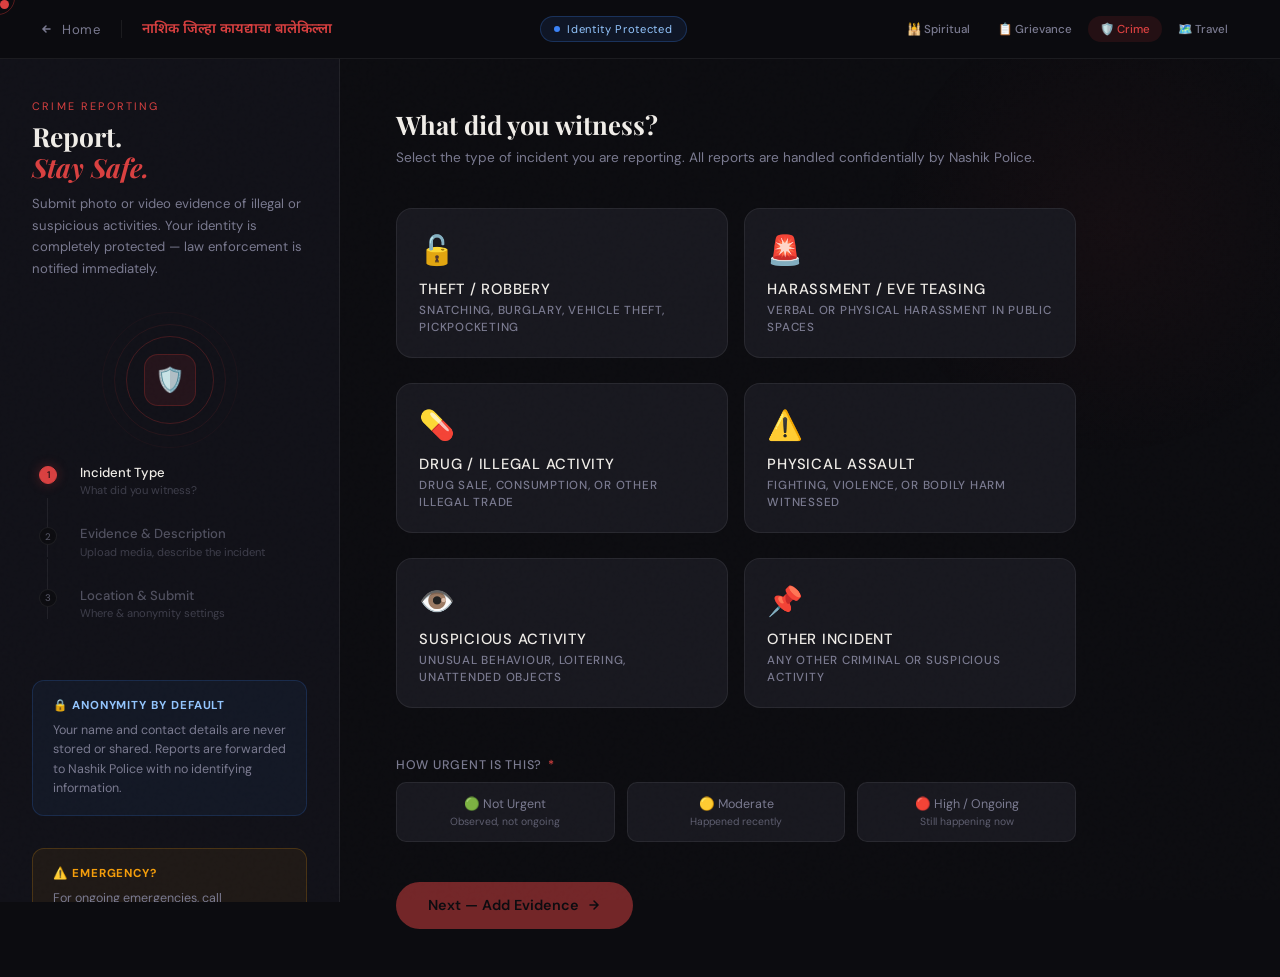
==== commit c3dd2833: "made changes in frontend files by danny" ====
--- a/frontend/crime/index.html
+++ b/frontend/crime/index.html
@@ -31,14 +31,13 @@
 
     *, *::before, *::after { box-sizing: border-box; margin: 0; padding: 0; }
     html { scroll-behavior: smooth; }
-
     body {
       font-family: 'DM Sans', sans-serif;
       background: var(--night);
       color: var(--white);
       min-height: 100vh;
       overflow-x: hidden;
-      cursor: none;
+      
     }
 
     /* Cursor */
@@ -586,21 +585,63 @@
     ::-webkit-scrollbar-thumb { background: var(--red-dk); border-radius: 2px; }
 
     /* ── Mobile ── */
+
+    /* ── Mobile: Crime Reporting ── */
     @media (max-width: 900px) {
       .page { grid-template-columns: 1fr; }
-      .sidebar { position: relative; top: 0; height: auto; border-right: none; border-bottom: 1px solid var(--border); }
-      .main { padding: 2rem 1.5rem; }
+      .sidebar {
+        position: relative; top: 0; height: auto;
+        padding: 1.5rem 1.25rem;
+        border-right: none; border-bottom: 1px solid var(--border);
+      }
+      .sidebar-title { font-size: 1.4rem; }
+      .steps-indicator, .shield-graphic, .info-box { display: none; }
+      .main { padding: 1.75rem 1.25rem; }
+      .type-grid { grid-template-columns: 1fr 1fr; gap: .75rem; }
+      .type-card { padding: 1.1rem; border-radius: 12px; }
+      .type-icon { font-size: 1.5rem; margin-bottom: .5rem; }
+      .type-desc { display: none; }
+      .urgency-row { gap: .5rem; }
+      .urgency-btn small { display: none; }
+      .panel-title { font-size: 1.3rem; }
+      .btn-row { flex-wrap: wrap; }
+      .btn-primary { width: 100%; justify-content: center; }
+      .anon-toggle-wrap { flex-wrap: wrap; gap: .75rem; }
+      .disclaimer { padding: .9rem 1rem; }
+    }
+    @media (max-width: 540px) {
+      .nav { padding: .85rem 1rem; }
       .type-grid { grid-template-columns: 1fr 1fr; }
-    }
-    @media (max-width: 540px) {
-      .type-grid { grid-template-columns: 1fr; }
       .field-row { grid-template-columns: 1fr; }
       .urgency-row { flex-direction: column; }
       .steps-indicator { display: none; }
-    }
+      .btn-back { width: 100%; text-align: center; }
+      .success-shield { width: 60px; height: 60px; font-size: 1.4rem; }
+      .success-title { font-size: 1.5rem; }
+      .success-actions { flex-direction: column; }
+      .btn-ghost { justify-content: center; }
+    }
+    @media (max-width: 400px) {
+      .type-grid { grid-template-columns: 1fr; }
+    }
+
+    .nav-modules {
+      margin-left: auto;
+      display: flex; gap: .25rem;
+    }
+    .nav-mod-link {
+      font-size: .72rem; font-weight: 500;
+      padding: .35rem .75rem;
+      border-radius: 2rem;
+      text-decoration: none;
+      color: var(--muted);
+      transition: all .2s;
+      white-space: nowrap;
+    }
+    .nav-mod-link:hover  { background: rgba(255,255,255,.07); color: var(--white); }
+    .nav-mod-link.active { background: rgba(179,48,48,.15); color: var(--red-lt); }
   </style>
 </head>
-<script src="crime-api.js"></script>
 <body>
 
   <div class="cursor" id="cursor"></div>
@@ -619,6 +660,13 @@
     <div class="anon-badge">
       <div class="anon-dot"></div>
       Identity Protected
+    </div>
+
+    <div class="nav-modules">
+      <a href="../kumbhnagari/index.html" class="nav-mod-link">🕌 Spiritual</a>
+      <a href="../grievance/index.html" class="nav-mod-link">📋 Grievance</a>
+      <a href="../crime/index.html" class="nav-mod-link active">🛡️ Crime</a>
+      <a href="../tourism/index.html" class="nav-mod-link">🗺️ Travel</a>
     </div>
   </nav>
 
@@ -960,23 +1008,37 @@
   </div>
 
   <script>
-    // ── Cursor ──
-    const cursor = document.getElementById('cursor');
-    const ring   = document.getElementById('cursorRing');
-    let mx=0,my=0,rx=0,ry=0;
-    document.addEventListener('mousemove', e => {
-      mx=e.clientX; my=e.clientY;
-      cursor.style.transform = `translate(${mx-4}px,${my-4}px)`;
-    });
-    (function follow(){
-      rx+=(mx-rx)*.12; ry+=(my-ry)*.12;
-      ring.style.transform = `translate(${rx-17}px,${ry-17}px)`;
-      requestAnimationFrame(follow);
+    
+    // ── Cursor (desktop only — disabled on touch) ──
+    (function() {
+      if (!window.matchMedia('(pointer: fine)').matches) return;
+      const dot  = document.getElementById('cursor');
+      const ring = document.getElementById('cursorRing');
+      if (!dot || !ring) return;
+      let mx=0, my=0, rx=0, ry=0;
+      document.addEventListener('mousemove', e => {
+        mx = e.clientX; my = e.clientY;
+        dot.style.transform = `translate(${mx - 6}px, ${my - 6}px)`;
+      }, { passive: true });
+      (function loop() {
+        rx += (mx - rx) * 0.28;
+        ry += (my - ry) * 0.28;
+        ring.style.transform = `translate(${rx - 19}px, ${ry - 19}px)`;
+        requestAnimationFrame(loop);
+      })();
+      document.querySelectorAll('a, button, label, .type-card, .urgency-btn').forEach(el => {
+        el.addEventListener('mouseenter', () => {
+          ring.style.width = '50px'; ring.style.height = '50px';
+          ring.style.borderColor = 'rgba(179,48,48,.9)';
+          ring.style.borderWidth = '2.5px';
+        });
+        el.addEventListener('mouseleave', () => {
+          ring.style.width = '38px'; ring.style.height = '38px';
+          ring.style.borderColor = 'rgba(179,48,48,.45)';
+          ring.style.borderWidth = '2px';
+        });
+      });
     })();
-    document.querySelectorAll('a,button,label,.type-card,.urgency-btn').forEach(el=>{
-      el.addEventListener('mouseenter',()=>{ ring.style.width='48px';ring.style.height='48px';ring.style.borderColor='rgba(179,48,48,.8)'; });
-      el.addEventListener('mouseleave',()=>{ ring.style.width='34px';ring.style.height='34px';ring.style.borderColor='rgba(179,48,48,.45)'; });
-    });
 
     // ── State ──
     let currentStep = 1;
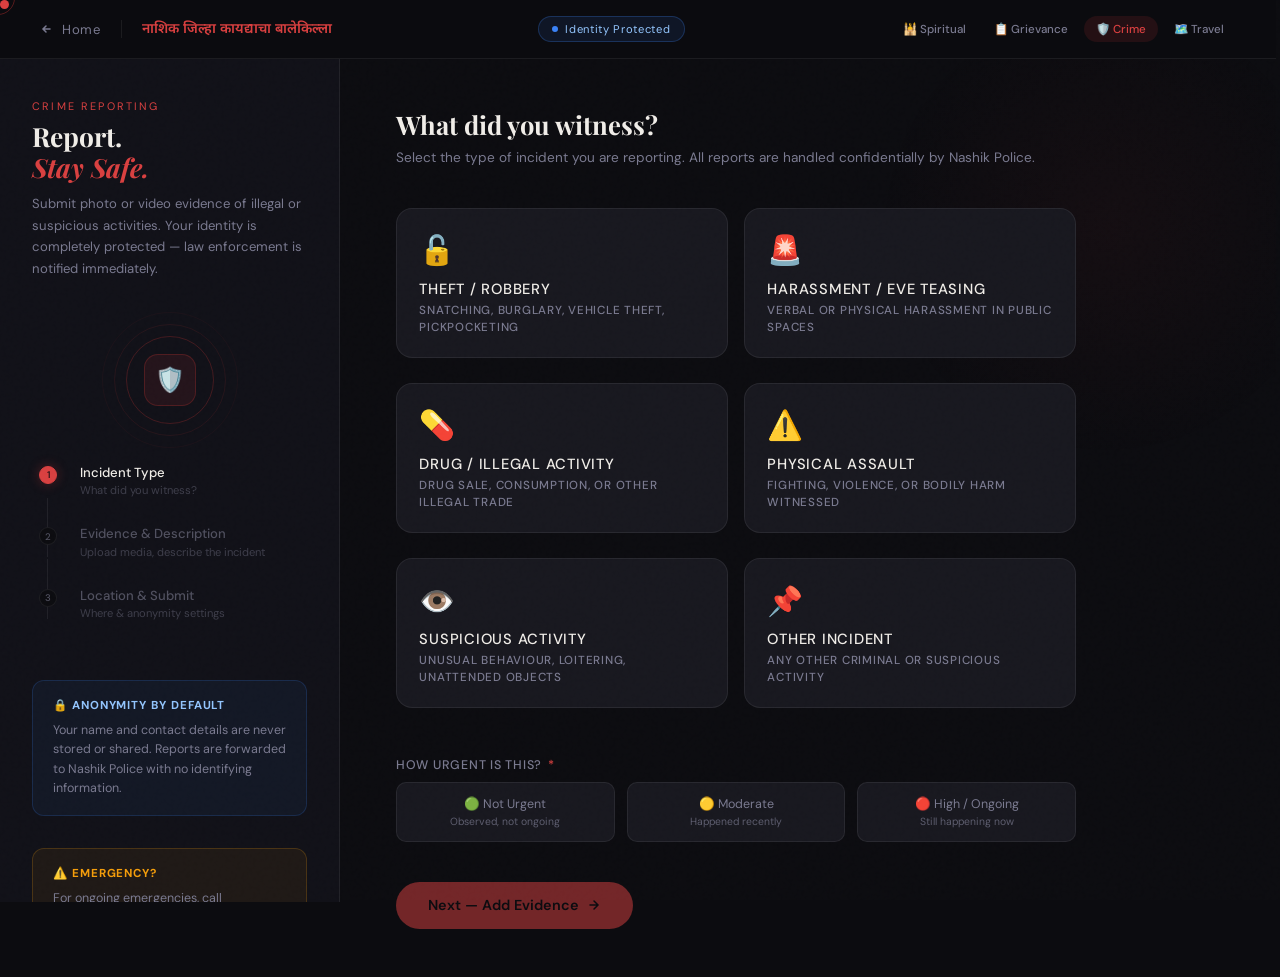
==== commit 085db011: "Enhance UI responsiveness across all devices;  optimize mobile layout, fix overflow issues, improve " ====
--- a/frontend/crime/index.html
+++ b/frontend/crime/index.html
@@ -641,6 +641,8 @@
     .nav-mod-link:hover  { background: rgba(255,255,255,.07); color: var(--white); }
     .nav-mod-link.active { background: rgba(179,48,48,.15); color: var(--red-lt); }
   </style>
+  <script src="../assets/js/preloader.js"></script>
+  <link rel="stylesheet" href="../assets/css/responsive.css">
 </head>
 <body>
 
@@ -968,6 +970,8 @@
           <label for="agreeCheck">I confirm that the information submitted is accurate to the best of my knowledge, and I understand the legal implications of false reporting.</label>
         </div>
 
+        <div id="submitError" style="display:none;background:rgba(239,68,68,0.1);border:1px solid rgba(239,68,68,0.35);border-radius:10px;padding:.75rem 1rem;font-size:.85rem;color:#FCA5A5;margin-bottom:1rem;"></div>
+
         <div class="btn-row">
           <button class="btn-back" onclick="goToStep(2)">← Back</button>
           <button class="btn-primary" id="btn-submit" onclick="submitReport()" disabled>
@@ -1007,8 +1011,9 @@
     </main>
   </div>
 
+  <script src="../assets/js/config.js"></script>
   <script>
-    
+
     // ── Cursor (desktop only — disabled on touch) ──
     (function() {
       if (!window.matchMedia('(pointer: fine)').matches) return;
@@ -1198,8 +1203,10 @@
 
     // ── Submit ──
     async function submitReport() {
-      // Validate
       const address = document.getElementById('inc-address');
+      const errBox  = document.getElementById('submitError');
+      errBox.style.display = 'none';
+
       if (!address.value.trim()) {
         document.getElementById('fg-address').classList.add('has-error');
         return;
@@ -1227,33 +1234,39 @@
         ward:             document.getElementById('inc-ward').value || null,
         gps:              gpsCoords,
         is_anonymous:     isAnon,
-        reporter_name:    isAnon ? null : document.getElementById('rep-name').value.trim(),
         reporter_phone:   isAnon ? null : document.getElementById('rep-phone').value.trim(),
         photos_count:     mediaFiles.photo.length,
         videos_count:     mediaFiles.video.length,
-        submitted_at:     new Date().toISOString()
       };
 
-      // TODO: wire to FastAPI backend
-      // const API = 'http://localhost:8000/api/crime-reports';
-      // const formData = new FormData();
-      // formData.append('data', JSON.stringify(payload));
-      // mediaFiles.photo.forEach(f => formData.append('photos', f));
-      // mediaFiles.video.forEach(f => formData.append('videos', f));
-      // const res = await fetch(API, { method: 'POST', body: formData });
-      // const json = await res.json();
-
-      await new Promise(r => setTimeout(r, 2000));
-      const refId = 'NKP-' + Math.random().toString(36).substr(2,8).toUpperCase();
-
-      btn.classList.remove('loading');
-      ['panel-1','panel-2','panel-3'].forEach(id => document.getElementById(id).classList.remove('active'));
-      document.querySelectorAll('.step-item').forEach(el => { el.classList.remove('active'); el.classList.add('done'); });
-
-      document.getElementById('refId').textContent = refId;
-      document.getElementById('successScreen').classList.add('show');
-
-      console.log('Crime report payload:', payload);
+      const API_BASE = (window.APP_CONFIG && window.APP_CONFIG.API_BASE_URL) || '';
+      const formData = new FormData();
+      formData.append('data', JSON.stringify(payload));
+      mediaFiles.photo.forEach(f => formData.append('photos', f));
+      mediaFiles.video.forEach(f => formData.append('videos', f));
+
+      try {
+        const res  = await fetch(`${API_BASE}/api/crime-reports/`, { method: 'POST', body: formData });
+        const json = await res.json().catch(() => ({}));
+        if (!res.ok) {
+          const detail = typeof json.detail === 'string' ? json.detail : `Submission failed (${res.status}).`;
+          throw new Error(detail);
+        }
+
+        btn.classList.remove('loading');
+        ['panel-1','panel-2','panel-3'].forEach(id => document.getElementById(id).classList.remove('active'));
+        document.querySelectorAll('.step-item').forEach(el => { el.classList.remove('active'); el.classList.add('done'); });
+        document.getElementById('refId').textContent = json.ref_id;
+        document.getElementById('successScreen').classList.add('show');
+      } catch (err) {
+        console.error('Crime report submit failed:', err);
+        errBox.textContent = (err && err.message === 'Failed to fetch')
+          ? 'Network error — cannot reach server. Is the backend running?'
+          : `⚠ ${err.message || 'Submission failed. Please try again.'}`;
+        errBox.style.display = 'block';
+        btn.classList.remove('loading');
+        btn.disabled = false;
+      }
     }
 
     // ── Copy ref ──
--- a/frontend/assets/css/responsive.css
+++ b/frontend/assets/css/responsive.css
@@ -0,0 +1,464 @@
+/*
+ * Smart City Nashik — Responsive Guardrail Layer
+ * Centralised mobile/tablet/desktop polish that OVERRIDES inline <style>
+ * rules on each page. Must be loaded AFTER style.css and AFTER each page's
+ * own inline <style> block, so link it last in <head>.
+ *
+ * Breakpoints
+ *   xs : <= 400px   very small phones (iPhone SE portrait)
+ *   sm : <= 540px   small phones
+ *   md : <= 768px   large phones / small tablets
+ *   lg : <= 1024px  tablets / small laptops
+ */
+
+/* ───────────────────────────────────────────────────────────
+ *  GLOBAL GUARDRAILS — apply everywhere, no media query
+ * ─────────────────────────────────────────────────────────── */
+
+/* Never ship horizontal scroll. style.css already sets body overflow-x:hidden;
+   belt-and-braces it at html level too for iOS Safari edge cases. */
+html {
+  overflow-x: hidden;
+  max-width: 100%;
+}
+
+/* The classic "flex/grid children refusing to shrink" bug. min-width:0 lets
+   children inside flex/grid containers honor their parent's width. */
+*, *::before, *::after {
+  min-width: 0;
+}
+
+/* Media elements should never overflow their container. style.css covers
+   img/video already — extend to svg, iframe, picture, canvas. */
+svg, iframe, picture, canvas, video, img {
+  max-width: 100%;
+  height: auto;
+}
+
+/* Preserve SVG aspect ratios that set width explicitly (e.g. decorative SVGs). */
+svg[width][height] {
+  height: auto;
+}
+
+/* Long words / URLs / emails should wrap, not blow out the layout. */
+p, li, span, a, h1, h2, h3, h4, h5, h6, label, .text, dd, dt, td, th {
+  overflow-wrap: anywhere;
+  word-break: break-word;
+}
+
+/* Code blocks and pre that DO want to scroll rather than wrap. */
+pre, code {
+  overflow-wrap: normal;
+  word-break: normal;
+  max-width: 100%;
+  overflow-x: auto;
+}
+
+/* Fluid containers — any element tagged as a container/wrapper must shrink. */
+.container, .wrap, .wrapper, main, section, header, footer, article {
+  max-width: 100%;
+}
+
+/* Tables: always allow horizontal scroll inside their direct parent.
+   Pages wrap tables in .table-wrap / .table-container / similar. */
+.table-wrap, .table-container, .table-scroll, .data-table-wrap {
+  width: 100%;
+  max-width: 100%;
+  overflow-x: auto;
+  -webkit-overflow-scrolling: touch;
+}
+
+/* Forms never overflow their container. */
+input, textarea, select, button {
+  max-width: 100%;
+}
+
+/* Textareas must not force horizontal scroll on long unbroken lines. */
+textarea {
+  resize: vertical;
+}
+
+/* ───────────────────────────────────────────────────────────
+ *  TAP TARGETS — 44x44 minimum per Apple HIG / WCAG 2.5.5
+ * ─────────────────────────────────────────────────────────── */
+@media (hover: none) and (pointer: coarse) {
+  button,
+  .btn,
+  [role="button"],
+  a.button,
+  a.btn,
+  input[type="button"],
+  input[type="submit"],
+  input[type="reset"],
+  .nav-link,
+  .nav-links a,
+  .nav-modules a,
+  .tab,
+  .chip,
+  .pill,
+  details > summary {
+    min-height: 44px;
+  }
+}
+
+/* ───────────────────────────────────────────────────────────
+ *  iOS ZOOM FIX — form controls under 16px trigger autozoom
+ * ─────────────────────────────────────────────────────────── */
+@media (max-width: 768px) {
+  input[type="text"],
+  input[type="email"],
+  input[type="password"],
+  input[type="tel"],
+  input[type="number"],
+  input[type="search"],
+  input[type="url"],
+  input[type="date"],
+  input[type="datetime-local"],
+  input[type="time"],
+  input:not([type]),
+  textarea,
+  select {
+    font-size: 16px;
+  }
+}
+
+/* ───────────────────────────────────────────────────────────
+ *  TABLES — ensure data tables remain usable on mobile
+ * ─────────────────────────────────────────────────────────── */
+@media (max-width: 768px) {
+  /* If a raw <table> is not wrapped, at least let it scroll inside its
+     parent cell rather than push the page wider. */
+  table {
+    max-width: 100%;
+    display: block;
+    overflow-x: auto;
+    -webkit-overflow-scrolling: touch;
+  }
+  table thead, table tbody, table tfoot, table tr {
+    width: max-content;
+    min-width: 100%;
+  }
+}
+
+/* ───────────────────────────────────────────────────────────
+ *  STICKY / FIXED ELEMENT SAFETY
+ *  Sidebars that stick on desktop should de-stickify on mobile,
+ *  otherwise they cover scrolled content. Admin pages already
+ *  collapse; public pages (grievance/crime) need this.
+ * ─────────────────────────────────────────────────────────── */
+@media (max-width: 900px) {
+  .sidebar,
+  aside.sidebar,
+  .page-sidebar,
+  .form-sidebar {
+    position: relative !important;
+    top: auto !important;
+    max-height: none !important;
+    width: 100% !important;
+  }
+}
+
+/* ───────────────────────────────────────────────────────────
+ *  NAVIGATION — gracefully compress without hamburger (for
+ *  pages that don't implement one). Hamburger pages override.
+ * ─────────────────────────────────────────────────────────── */
+@media (max-width: 768px) {
+  /* Navs that use sticky/fixed rows — let them wrap instead of overflow. */
+  nav, .nav, .topnav, .top-nav, header.nav {
+    flex-wrap: wrap;
+    row-gap: 0.4rem;
+  }
+
+  /* Module pill navs (grievance/crime) — allow wrap and horizontal scroll
+     fallback so they never break the layout. */
+  .nav-modules {
+    display: flex;
+    flex-wrap: wrap;
+    gap: 0.35rem;
+    max-width: 100%;
+  }
+  .nav-modules a,
+  .nav-modules .pill {
+    font-size: 0.78rem;
+    padding: 0.35rem 0.7rem;
+  }
+
+  /* Search boxes in navs (tourism/kumbhnagari) — fluid-clamp their width. */
+  .nav input[type="search"],
+  .topnav input[type="search"],
+  header input[type="search"] {
+    width: 100%;
+    max-width: min(200px, 40vw);
+    min-width: 110px;
+  }
+}
+
+@media (max-width: 400px) {
+  /* On very small screens, hide the nav breadcrumb divider and any optional
+     decorative nav elements, and further shrink pills. */
+  .nav-divider,
+  .nav-sep,
+  .breadcrumb-divider {
+    display: none;
+  }
+  .nav-modules a,
+  .nav-modules .pill {
+    font-size: 0.72rem;
+    padding: 0.3rem 0.55rem;
+  }
+}
+
+/* ───────────────────────────────────────────────────────────
+ *  HAMBURGER MOBILE NAV — only activates if page injects the
+ *  markup (homepage). Safely no-ops elsewhere.
+ * ─────────────────────────────────────────────────────────── */
+.nav-hamburger {
+  display: none;
+  width: 44px;
+  height: 44px;
+  align-items: center;
+  justify-content: center;
+  background: transparent;
+  border: 1px solid rgba(255, 255, 255, 0.15);
+  border-radius: 10px;
+  cursor: pointer;
+  position: relative;
+  z-index: 1001;
+}
+.nav-hamburger span {
+  display: block;
+  width: 20px;
+  height: 2px;
+  background: currentColor;
+  position: relative;
+  transition: transform 0.25s ease, opacity 0.2s ease, top 0.25s ease;
+}
+.nav-hamburger span + span { margin-top: 5px; }
+.nav-hamburger[aria-expanded="true"] span:nth-child(1) {
+  transform: translateY(7px) rotate(45deg);
+}
+.nav-hamburger[aria-expanded="true"] span:nth-child(2) {
+  opacity: 0;
+}
+.nav-hamburger[aria-expanded="true"] span:nth-child(3) {
+  transform: translateY(-7px) rotate(-45deg);
+}
+
+@media (max-width: 768px) {
+  .nav-hamburger {
+    display: inline-flex;
+  }
+  /* Mobile nav panel appears only if page opts in. */
+  .nav-links--mobile {
+    position: fixed;
+    top: 0;
+    right: 0;
+    bottom: 0;
+    width: min(80vw, 320px);
+    background: rgba(14, 14, 24, 0.98);
+    backdrop-filter: blur(14px);
+    -webkit-backdrop-filter: blur(14px);
+    border-left: 1px solid rgba(255, 255, 255, 0.08);
+    display: flex !important;
+    flex-direction: column;
+    gap: 1.2rem;
+    padding: 5rem 1.5rem 2rem;
+    transform: translateX(100%);
+    transition: transform 0.3s cubic-bezier(0.23, 1, 0.32, 1);
+    z-index: 1000;
+    box-shadow: -20px 0 60px rgba(0, 0, 0, 0.4);
+    overflow-y: auto;
+  }
+  .nav-links--mobile.is-open {
+    transform: translateX(0);
+  }
+  .nav-links--mobile a,
+  .nav-links--mobile .admin-link {
+    font-size: 1rem;
+    padding: 0.6rem 0;
+    border-bottom: 1px solid rgba(255, 255, 255, 0.06);
+  }
+  body.nav-open {
+    overflow: hidden;
+  }
+  /* Scrim behind the panel for tap-to-dismiss. */
+  .nav-scrim {
+    position: fixed;
+    inset: 0;
+    background: rgba(0, 0, 0, 0.5);
+    z-index: 999;
+    opacity: 0;
+    pointer-events: none;
+    transition: opacity 0.25s ease;
+  }
+  .nav-scrim.is-open {
+    opacity: 1;
+    pointer-events: auto;
+  }
+}
+
+/* ───────────────────────────────────────────────────────────
+ *  HERO SECTIONS — keep graceful on mobile
+ * ─────────────────────────────────────────────────────────── */
+@media (max-width: 768px) {
+  .hero, section.hero, .hero-section {
+    min-height: auto;
+    padding-top: clamp(4rem, 14vw, 6rem);
+    padding-bottom: clamp(2.5rem, 10vw, 4rem);
+  }
+  .hero h1, .hero .hero-title {
+    font-size: clamp(1.9rem, 7.5vw, 3rem);
+    line-height: 1.15;
+  }
+  .hero p, .hero .hero-sub, .hero-subtitle {
+    font-size: clamp(0.95rem, 3.6vw, 1.1rem);
+    line-height: 1.55;
+  }
+  /* Decorative backgrounds shouldn't dominate small screens. */
+  .hero-mandala,
+  .hero-bg-decor,
+  .hero-orb {
+    opacity: 0.35;
+    transform: scale(0.75);
+  }
+}
+
+/* ───────────────────────────────────────────────────────────
+ *  GRID AUTO-COLLAPSE — last-resort safety net for any grid
+ *  that uses repeat(N, 1fr) without its own media query.
+ * ─────────────────────────────────────────────────────────── */
+@media (max-width: 540px) {
+  .cards-grid,
+  .bento-3,
+  .bento-4,
+  .bento-mixed,
+  .tips-grid,
+  .reach-grid,
+  .stats-grid,
+  .events-grid,
+  .hotels-grid,
+  .issue-types,
+  .type-cards,
+  .how-grid {
+    grid-template-columns: 1fr !important;
+  }
+}
+
+/* ───────────────────────────────────────────────────────────
+ *  ADMIN DASHBOARD — table overflow + layout guardrails
+ * ─────────────────────────────────────────────────────────── */
+@media (max-width: 900px) {
+  .layout {
+    flex-direction: column !important;
+  }
+  .layout > aside,
+  .layout > .sidebar {
+    width: 100% !important;
+    position: static !important;
+  }
+  .main, main.main, .content, .page-main {
+    width: 100% !important;
+    padding: 1rem !important;
+  }
+}
+
+@media (max-width: 640px) {
+  .stats-grid,
+  .dashboard-stats {
+    grid-template-columns: repeat(2, 1fr) !important;
+    gap: 0.6rem !important;
+  }
+  .filter-bar,
+  .filters {
+    flex-wrap: wrap !important;
+    gap: 0.5rem !important;
+  }
+  .filter-bar > *, .filters > * {
+    flex: 1 1 140px;
+    min-width: 0;
+  }
+  /* Drawers / side-panels on admin pages should be near-fullscreen. */
+  .drawer, .side-panel, .modal-drawer {
+    width: 100% !important;
+    max-width: 100vw !important;
+  }
+}
+
+/* ───────────────────────────────────────────────────────────
+ *  FORMS — safe stacking and spacing on mobile
+ * ─────────────────────────────────────────────────────────── */
+@media (max-width: 540px) {
+  .form-row,
+  .form-grid,
+  .field-row,
+  .two-col,
+  .grid-2 {
+    grid-template-columns: 1fr !important;
+    display: grid !important;
+    gap: 0.9rem !important;
+  }
+  .form-actions, .actions {
+    flex-direction: column;
+    gap: 0.6rem;
+  }
+  .form-actions > *, .actions > * {
+    width: 100%;
+  }
+  label, .field-label {
+    font-size: 0.95rem;
+  }
+}
+
+/* ───────────────────────────────────────────────────────────
+ *  MODAL / DIALOG — always fit the viewport
+ * ─────────────────────────────────────────────────────────── */
+@media (max-width: 640px) {
+  .modal,
+  .dialog,
+  [role="dialog"],
+  .popup {
+    max-width: 100vw !important;
+    max-height: 100dvh !important;
+    width: 100% !important;
+    border-radius: 0 !important;
+  }
+  .modal-content, .dialog-content {
+    max-height: 90dvh;
+    overflow-y: auto;
+    -webkit-overflow-scrolling: touch;
+  }
+}
+
+/* ───────────────────────────────────────────────────────────
+ *  LANDSCAPE MOBILE — trim hero height so it doesn't eat the
+ *  entire screen when the user rotates the phone.
+ * ─────────────────────────────────────────────────────────── */
+@media (max-width: 900px) and (orientation: landscape) and (max-height: 520px) {
+  .hero, section.hero {
+    min-height: auto;
+    padding-top: 4.5rem;
+    padding-bottom: 2rem;
+  }
+  .hero h1 {
+    font-size: clamp(1.5rem, 6vw, 2.2rem);
+  }
+}
+
+/* ───────────────────────────────────────────────────────────
+ *  MOTION — respect user preference
+ * ─────────────────────────────────────────────────────────── */
+@media (prefers-reduced-motion: reduce) {
+  *, *::before, *::after {
+    animation-duration: 0.001ms !important;
+    animation-iteration-count: 1 !important;
+    transition-duration: 0.001ms !important;
+    scroll-behavior: auto !important;
+  }
+}
+
+/* ───────────────────────────────────────────────────────────
+ *  SCROLLBAR SPACING — avoid layout shift when content appears
+ * ─────────────────────────────────────────────────────────── */
+@supports (scrollbar-gutter: stable) {
+  html { scrollbar-gutter: stable; }
+}
